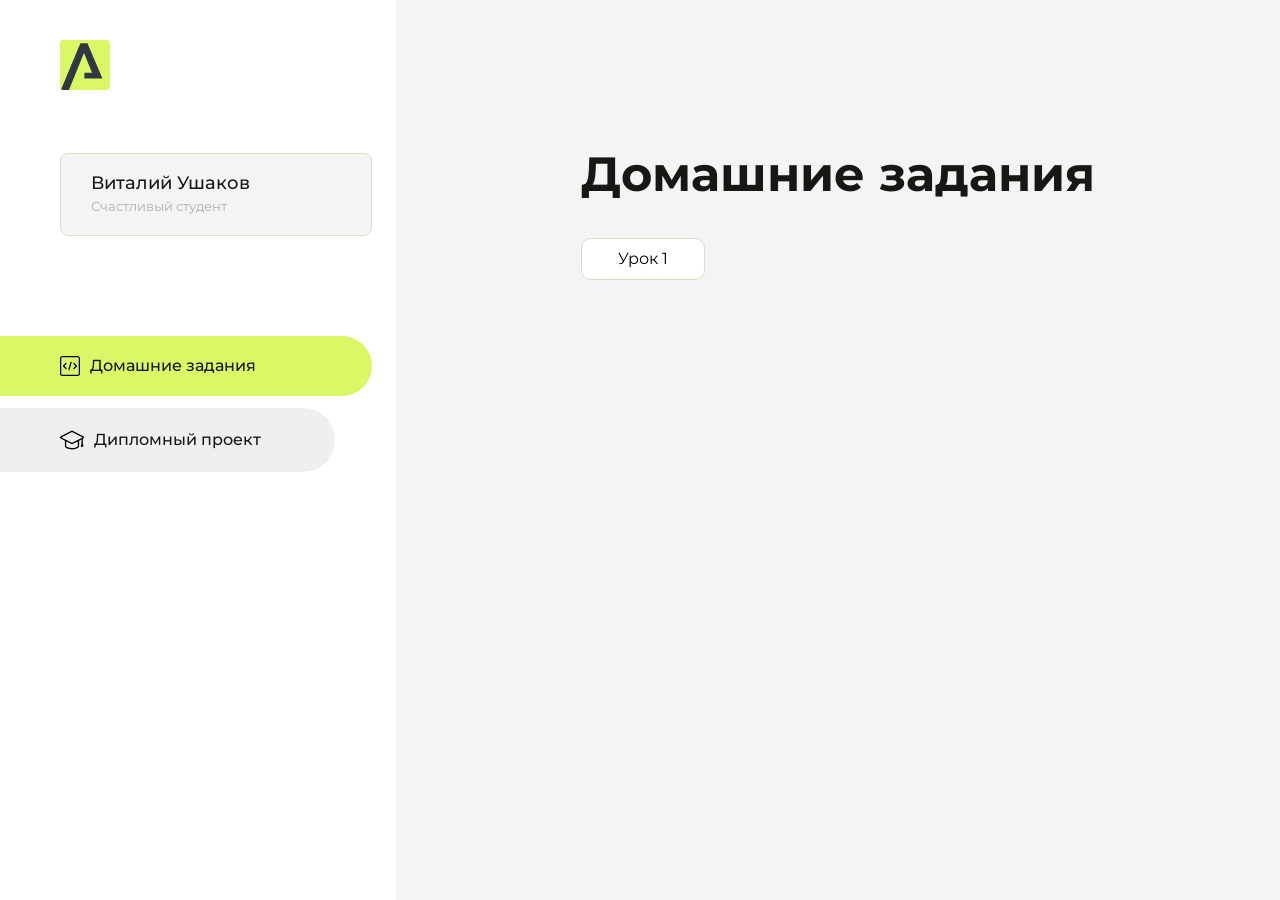
==== index.html @ 91ffb885 "Add files via upload" ====
<!DOCTYPE html>
<html lang="en">
<head>
    <meta charset="UTF-8">
    <meta name="viewport" content="width=device-width, initial-scale=1.0">
    <title>Домашняя работа</title>
    <link rel="shortcut icon" href="src/logo.ico" type="image/x-icon">
    <link rel="preconnect" href="https://fonts.googleapis.com">
    <link rel="preconnect" href="https://fonts.gstatic.com" crossorigin>
    <link href="https://fonts.googleapis.com/css2?family=Montserrat:wght@400;500;700&family=Rubik:wght@500&display=swap"
          rel="stylesheet">
    <link rel="stylesheet" href="src/style.css">
</head>
<body id="body">
<div class="overlay" id="overlay"></div>
<div class="layout">
    <div class="burger" id="burger">
        <svg viewBox="0 0 24 24" fill="none" xmlns="http://www.w3.org/2000/svg">
            <g id="SVGRepo_bgCarrier" stroke-width="0"></g>
            <g id="SVGRepo_tracerCarrier" stroke-linecap="round" stroke-linejoin="round"></g>
            <g id="SVGRepo_iconCarrier">
                <path d="M4 18L20 18" stroke="#DAF765" stroke-width="2" stroke-linecap="round"></path>
                <path d="M4 12L20 12" stroke="#DAF765" stroke-width="2" stroke-linecap="round"></path>
                <path d="M4 6L20 6" stroke="#DAF765" stroke-width="2" stroke-linecap="round"></path>
            </g>
        </svg>
    </div>
    <aside class="sidebar" id="sidebar">
        <div class="sidebar__inner">
            <div class="logo">
                <svg width="50" height="50" viewBox="0 0 50 50" fill="none" xmlns="http://www.w3.org/2000/svg">
                    <g clip-path="url(#clip0_513_74730)">
                        <path d="M46.17 -0.257004H3.83C1.57281 -0.257004 -0.257 1.57281 -0.257 3.83V46.17C-0.257 48.4272 1.57281 50.257 3.83 50.257H46.17C48.4272 50.257 50.257 48.4272 50.257 46.17V3.83C50.257 1.57281 48.4272 -0.257004 46.17 -0.257004Z"
                              fill="#DAF765"/>
                        <path d="M24.375 38.4H42.461L27.441 3.1585H20.4355C20.4355 3.1585 6.7895 35.881 1.1945 49.294C2.015 50.0275 3.0945 50.257 3.6945 50.257H8.8445L23.954 13.07L32.0465 32.8285H24.375V38.4Z"
                              fill="#323843"/>
                    </g>
                    <defs>
                        <clipPath id="clip0_513_74730">
                            <rect width="50" height="50" fill="white"/>
                        </clipPath>
                    </defs>
                </svg>
            </div>
            <div class="sidebar__user">
                <div class="sidebar__name">Виталий Ушаков</div>
                <div class="sidebar__text">Счастливый студент</div>
            </div>
            <div class="sidebar__tabs">
                <div class="sidebar__item">
                    <button class="sidebar__button active" id="tasks">
                        <svg xmlns="http://www.w3.org/2000/svg" width="20" height="20" viewBox="0 0 20 20" fill="none">
                            <g clip-path="url(#clip0_704_74543)">
                                <path d="M17.7083 20H2.29167C1.0275 20 0 18.9725 0 17.7083V2.29167C0 1.0275 1.0275 0 2.29167 0H17.7083C18.9725 0 20 1.0275 20 2.29167V17.7083C20 18.9725 18.9725 20 17.7083 20ZM2.29167 1.25C1.7175 1.25 1.25 1.7175 1.25 2.29167V17.7083C1.25 18.2825 1.7175 18.75 2.29167 18.75H17.7083C18.2825 18.75 18.75 18.2825 18.75 17.7083V2.29167C18.75 1.7175 18.2825 1.25 17.7083 1.25H2.29167Z"
                                      fill="black"/>
                                <path d="M6.04167 13.125C5.88167 13.125 5.72167 13.0642 5.6 12.9417L3.1 10.4417C2.85583 10.1975 2.85583 9.80167 3.1 9.5575L5.6 7.0575C5.84417 6.81333 6.24 6.81333 6.48417 7.0575C6.72833 7.30167 6.72833 7.6975 6.48417 7.94167L4.42583 10L6.48417 12.0583C6.72833 12.3025 6.72833 12.6983 6.48417 12.9425C6.36167 13.0642 6.20167 13.125 6.04167 13.125Z"
                                      fill="black"/>
                                <path d="M8.95833 14.1667C8.9 14.1667 8.84 14.1583 8.78167 14.1417C8.45083 14.0442 8.26083 13.6967 8.35833 13.3658L10.4417 6.28251C10.5392 5.95084 10.8892 5.76417 11.2175 5.85917C11.5483 5.95667 11.7383 6.30417 11.6408 6.63501L9.5575 13.7183C9.47833 13.9908 9.22833 14.1667 8.95833 14.1667Z"
                                      fill="black"/>
                                <path d="M13.9583 13.125C13.7983 13.125 13.6383 13.0642 13.5167 12.9417C13.2725 12.6975 13.2725 12.3017 13.5167 12.0575L15.575 9.99916L13.5167 7.94083C13.2725 7.69666 13.2725 7.30083 13.5167 7.05666C13.7608 6.81249 14.1567 6.81249 14.4008 7.05666L16.9008 9.55666C17.145 9.80083 17.145 10.1967 16.9008 10.4408L14.4008 12.9408C14.2783 13.0642 14.1183 13.125 13.9583 13.125Z"
                                      fill="black"/>
                            </g>
                            <defs>
                                <clipPath id="clip0_704_74543">
                                    <rect width="20" height="20" fill="white"/>
                                </clipPath>
                            </defs>
                        </svg>
                        <span>Домашние задания</span></button>
                </div>
                <div class="sidebar__item">
                    <button class="sidebar__button" id="diplom">
                        <svg xmlns="http://www.w3.org/2000/svg" width="24" height="24" viewBox="0 0 24 24" fill="none">
                            <g clip-path="url(#clip0_704_74553)">
                                <path d="M23.2628 10.5971C23.7176 10.365 24 9.90375 24 9.39337C24 8.883 23.7176 8.42175 23.2628 8.18962L12.6135 2.75362C12.2291 2.55824 11.7705 2.55787 11.3854 2.75399L0.736875 8.19C0.282375 8.42175 0 8.883 0 9.39337C0 9.90375 0.282375 10.365 0.736875 10.5971L4.89038 12.7177V18.2074C4.89038 19.8154 8.412 21.393 12 21.393C15.5884 21.393 19.1096 19.815 19.1096 18.2074V12.7174L21.4609 11.517V15.8017L20.901 17.2305C20.7409 17.6389 20.7934 18.0994 21.0405 18.4616C21.2876 18.8246 21.6979 19.041 22.1366 19.041C22.5754 19.041 22.9852 18.8246 23.2324 18.462C23.4795 18.099 23.532 17.6385 23.3719 17.2301L22.8124 15.8021V10.827L23.2628 10.5971ZM17.7623 18.1721C17.6198 18.6375 15.3491 20.0419 12 20.0419C8.65088 20.0419 6.38025 18.6375 6.2415 18.2074V12.3037L6.23887 12.3019C6.23812 12.057 6.1065 11.8207 5.87325 11.7019L1.3515 9.39337L12 3.95737L22.6489 9.39337L12 14.8294L5.87325 11.7019C5.54063 11.5331 4.6695 11.6674 4.5 12C4.33012 12.3322 4.55813 12.5479 4.89038 12.7177L11.3857 16.0331C11.5781 16.1314 11.7889 16.1805 12 16.1805C12.2107 16.1805 12.4222 16.1314 12.6146 16.0331L17.7593 13.407L17.7623 18.1721Z"
                                      fill="black"/>
                            </g>
                            <defs>
                                <clipPath id="clip0_704_74553">
                                    <rect width="24" height="24" fill="white"/>
                                </clipPath>
                            </defs>
                        </svg>
                        <span>Дипломный проект</span></button>
                </div>
            </div>
        </div>

    </aside>
    <div class="content">
        <div class="container">
            <div class="content__block" id="tasksBlock">
                <div class="content__title">Домашние задания</div>
                <ul class="content__list">
                    <li class="content__list-item">
                        <a href="lesson1/index.html">Урок 1</a>
                    </li>
                </ul>
            </div>
            <div class="content__block hidden" id="diplomBlock">
                <div class="content__title">Дипломный проект</div>
                <div class="content__list-diplom">
                    <a href="ПАПКА-С-НОМЕРОМ-УРОКА">Ссылка на ДЗ</a>
                </div>
                <div class="content__decor">
                    <div class="content__decor-text">Давай проверим, чему ты научился!</div>
                    <div class="content__decor-img">
                        <img src="src/decor.png" alt="decor">
                    </div>
                </div>
            </div>
        </div>
    </div>
</div>
<script src="src/index.js"></script>
</body>
</html>
---- src/style.css ----
*{padding: 0;margin: 0;border: 0;}
*,*:before,*:after{-webkit-box-sizing: border-box;box-sizing: border-box;}
:focus,:active{outline: none;}
a:focus,a:active{outline: none;}
nav,footer,header,aside{display: block;}
html,body{
    height:100%;width:100%;
    font-size:100%;line-height:1;-ms-text-size-adjust:100%;-moz-text-size-adjust:100%;-webkit-text-size-adjust:100%;}
input,button,textarea{font-family:inherit;}
input::-ms-clear{display: none;}
button{cursor: pointer;}
button::-moz-focus-inner{padding:0;border:0;}
a,a:visited{text-decoration: none;}
a:hover{text-decoration: none;}
ul li{list-style: none;}
img{vertical-align: top;}
h1,h2,h3,h4,h5,h6{font-size:inherit;font-weight: inherit;}
a{color:inherit;}



body {
    font-family: "Montserrat",SansSerif;
    color: black;
}

body.overflow {
    overflow: hidden;
}



.layout {
    display: -webkit-box;
    display: -ms-flexbox;
    display: flex;
    min-height: 100vh;
}

.sidebar {
    padding: 40px 24px 40px 0;
    -ms-flex-negative: 0;
    flex-shrink: 0;
    background-color: white;
}



.content {
    -webkit-box-flex: 1;
    -ms-flex-positive: 1;
    flex-grow: 1;
    background-color: #F4F4F4;
}

.container {
    display: -webkit-box;
    display: -ms-flexbox;
    display: flex;
    -webkit-box-orient: vertical;
    -webkit-box-direction: normal;
    -ms-flex-direction: column;
    flex-direction: column;
    -webkit-box-pack: center;
    -ms-flex-pack: center;
    justify-content: center;
    -webkit-box-align: center;
    -ms-flex-align: center;
    align-items: center;
    padding: 150px 60px 80px 60px;
}


.logo {
    margin-left: 60px;
    margin-bottom: 60px;
}

.sidebar__user {
    background-color: #F4F4F4;
    padding: 20px 30px;
    margin-left: 60px;
    margin-bottom: 100px;
    border-radius: 8px;
    border: 1px solid #DADEC9;
}

.sidebar__name {
    color:#161814;
    font-size: 18px;
    font-weight: 500;
    margin-bottom: 6px;
}

.sidebar__text {
    color: #AFB1A7;
    font-size: 13px;
    font-weight: 400;
    line-height: 130%; /* 16.9px */
}

.sidebar__item {
    width: 372px;
}

.sidebar__button {
    display: -webkit-box;
    display: -ms-flexbox;
    display: flex;
    -webkit-box-align: center;
    -ms-flex-align: center;
    align-items: center;
    gap: 10px;
    padding: 20px 60px;
    margin-bottom: 12px;
    border-radius: 0px 100px 100px 0px;
    -webkit-transition: all .5s;
    -o-transition: all .5s;
    transition: all .5s;
    cursor: pointer;
    width: 90%;
    color:#161814;
    font-size: 16px;
    font-weight: 500;
}

.sidebar__button.active , .sidebar__button:hover {
    width: 100%;
    background-color: #DAF765;
}


.content__title {
    color: #161814;
    font-size: 48px;
    font-weight: 700;
    margin-bottom: 40px;
}

.content__list {
    display: -webkit-box;
    display: -ms-flexbox;
    display: flex;
    -webkit-box-align: center;
    -ms-flex-align: center;
    align-items: center;
    -ms-flex-wrap: wrap;
    flex-wrap: wrap;
    gap: 20px;
}



.content__list-item  {
    cursor: pointer;
    padding: 12px 18px;
    background-color: #fff;
    border-radius: 10px;
    border: 1px solid #DADEC9;
    -webkit-transition: all .3s;
    -o-transition: all .3s;
    transition: all .3s;
}

.content__list-item:hover,.content__list-diplom:hover {
    background-color: #AFB1A7;
}

li a {
    padding: 12px 18px;

}


.content__list-diplom {
    -webkit-transition: all .3s;
    -o-transition: all .3s;
    transition: all .3s;
    display: inline-block;
    padding: 12px 18px;
    background-color: #fff;
    border-radius: 10px;
    border: 1px solid #DADEC9;
}

.content__decor {
    display: -webkit-box;
    display: -ms-flexbox;
    display: flex;
    -webkit-box-align: center;
    -ms-flex-align: center;
    align-items: center;
}

.content__decor-text {
    color:#BEDD44;
    font-size: 36px;
    font-weight: 700;
    line-height: 110%; /* 39.6px */
}

.content__block {
    max-width: 1200px;
}

.content__block.hidden {
    display: none;
}

.content__decor-img img{
    width: 100%;
}

.burger {
    display: none;
    padding: 5px;
    position: fixed;
    top: 3%;
    right: 7%;
    width: 40px;
    height: 40px;
    background-color: #161814;
    border-radius: 50%;
    z-index: 10;
    border: 1px solid #DAF765;
}

@media (max-width: 768px) {
    .burger {
        display: block;
    }

    .sidebar {
        -webkit-transition: all .3s;
        -o-transition: all .3s;
        transition: all .3s;
        -webkit-transform: translateX(-100%);
        -ms-transform: translateX(-100%);
        transform: translateX(-100%);
        position: fixed;
        top: 0;
        left: 0;
        bottom: 0;
        z-index: 5;
    }

    .sidebar.show {
        -webkit-transform: translateX(0%);
        -ms-transform: translateX(0%);
        transform: translateX(0%);
    }

    .overlay {
        opacity: 0;
        pointer-events: none;
        -webkit-transition: all .3s;
        -o-transition: all .3s;
        transition: all .3s;
        position: absolute;
        top: 0;
        right: 0;
        left: 0;
        bottom: 0;
        z-index: 3;
        background-color: #000000e0;
    }

    .overlay.show {
        opacity: 1;
        pointer-events: all;
    }

    .container {
        padding: 40px 20px;
        min-height: 100%;
    }

    .content__decor {
        margin-top: 20px;
        -webkit-box-orient: vertical;
        -webkit-box-direction: normal;
        -ms-flex-direction: column;
        flex-direction: column;
    }
}

@media (max-width: 400px) {
    .sidebar__user {
        margin-left: 0;
    }
}
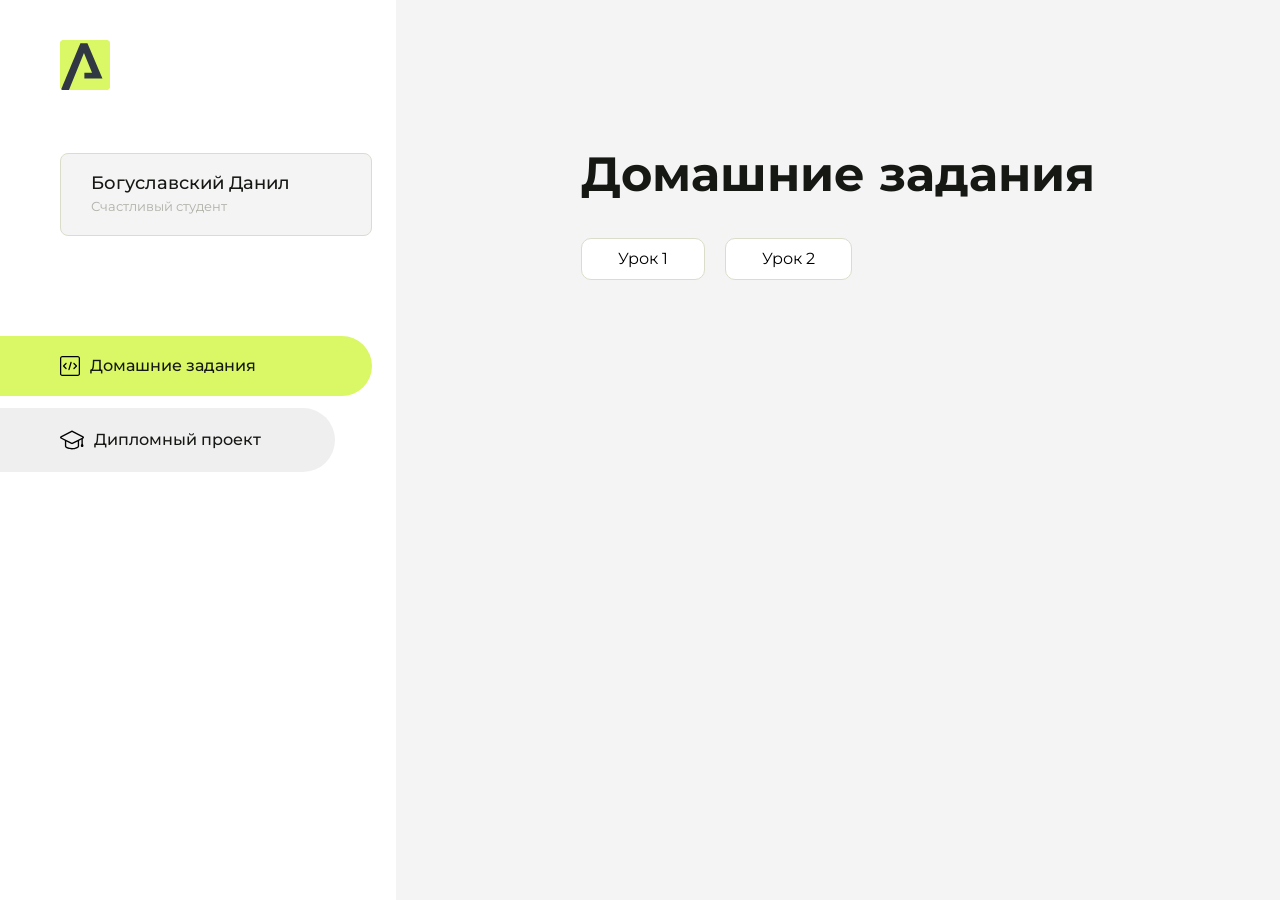
==== commit d7497946: "Update index.html" ====
--- a/index.html
+++ b/index.html
@@ -43,7 +43,7 @@
                 </svg>
             </div>
             <div class="sidebar__user">
-                <div class="sidebar__name">Виталий Ушаков</div>
+                <div class="sidebar__name">Богуславский Данил</div>
                 <div class="sidebar__text">Счастливый студент</div>
             </div>
             <div class="sidebar__tabs">
@@ -93,7 +93,10 @@
                 <div class="content__title">Домашние задания</div>
                 <ul class="content__list">
                     <li class="content__list-item">
-                        <a href="lesson1/index.html">Урок 1</a>
+                        <a href="tamplater p1/index.html">Урок 1</a>
+                    </li>
+                    <li class="content__list-item">
+                        <a href="dfiovjdio">Урок 2</a>
                     </li>
                 </ul>
             </div>
@@ -115,3 +118,4 @@
 <script src="src/index.js"></script>
 </body>
 </html>
+
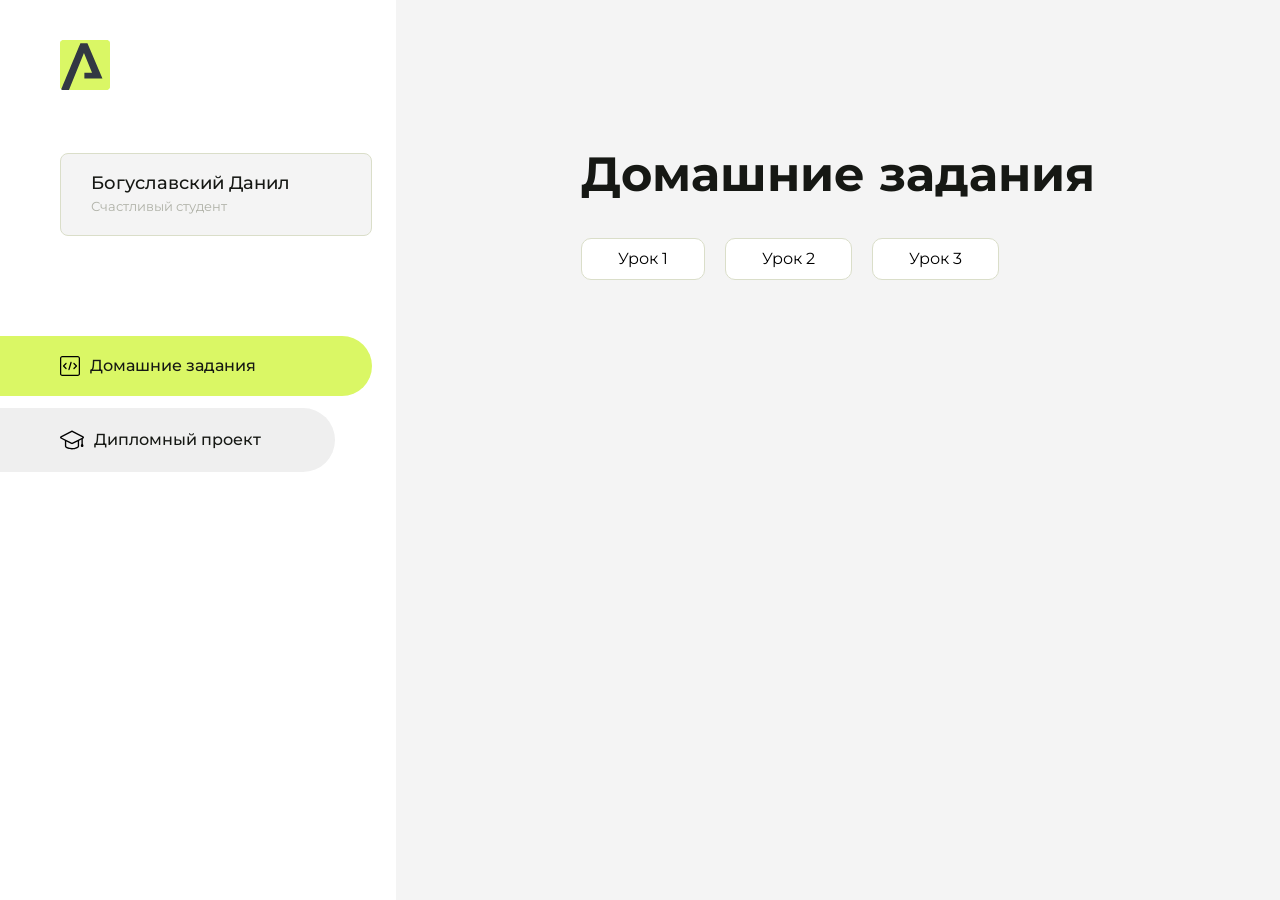
==== commit f78ba379: "Update index.html" ====
--- a/index.html
+++ b/index.html
@@ -96,7 +96,10 @@
                         <a href="tamplater p1/index.html">Урок 1</a>
                     </li>
                     <li class="content__list-item">
-                        <a href="dfiovjdio">Урок 2</a>
+                        <a href="hacker9990/index.html">Урок 2</a>
+                    </li>
+                    <li class="content__list-item">
+                        <a href="wopa/kdshkk.html">Урок 3</a>
                     </li>
                 </ul>
             </div>
@@ -119,3 +122,5 @@
 </body>
 </html>
 
+
+
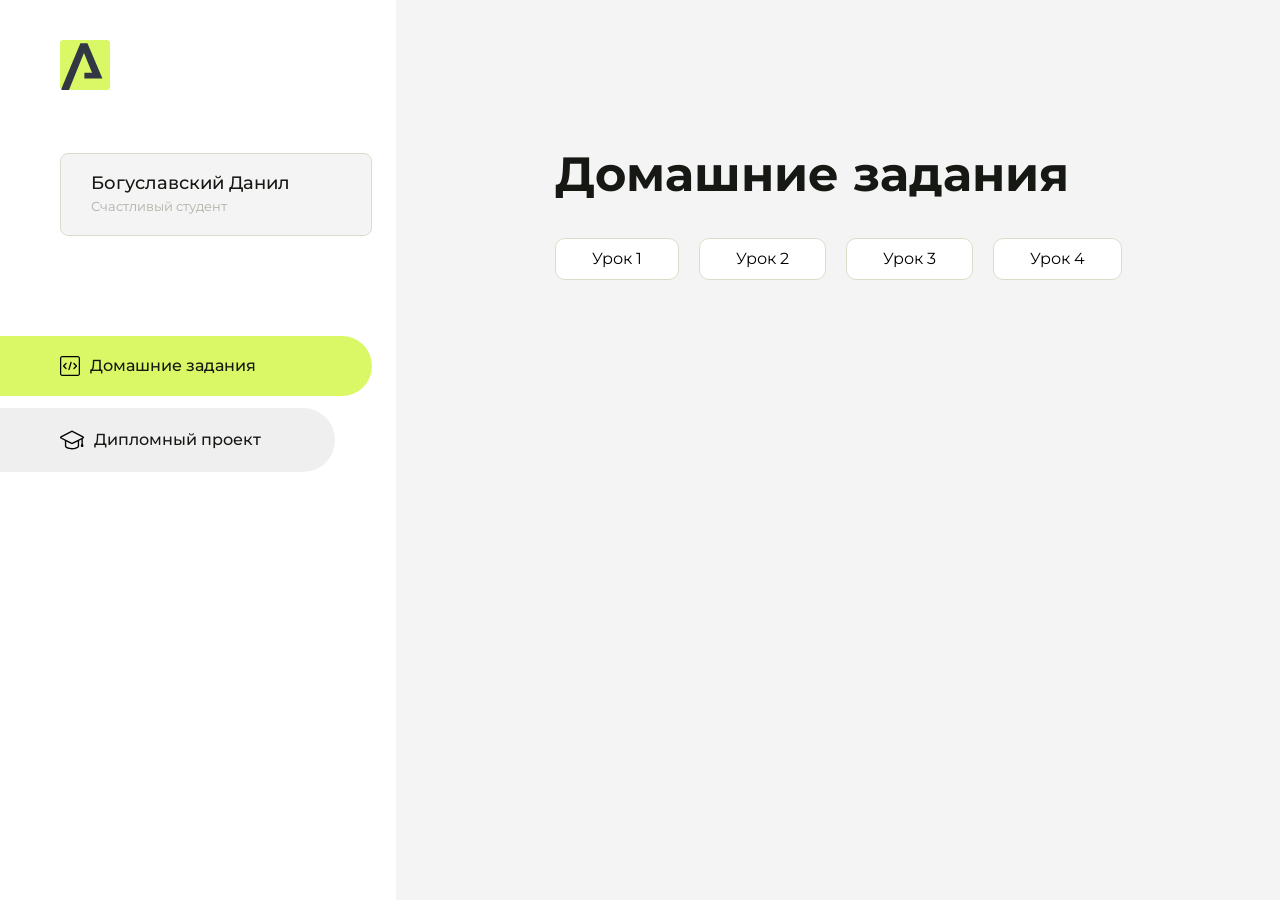
==== commit 767cf688: "Update index.html" ====
--- a/index.html
+++ b/index.html
@@ -101,6 +101,9 @@
                     <li class="content__list-item">
                         <a href="wopa/kdshkk.html">Урок 3</a>
                     </li>
+                    <li class="content__list-item">
+                        <a href="urok4/index.html">Урок 4</a>
+                    </li>
                 </ul>
             </div>
             <div class="content__block hidden" id="diplomBlock">
@@ -124,3 +127,4 @@
 
 
 
+
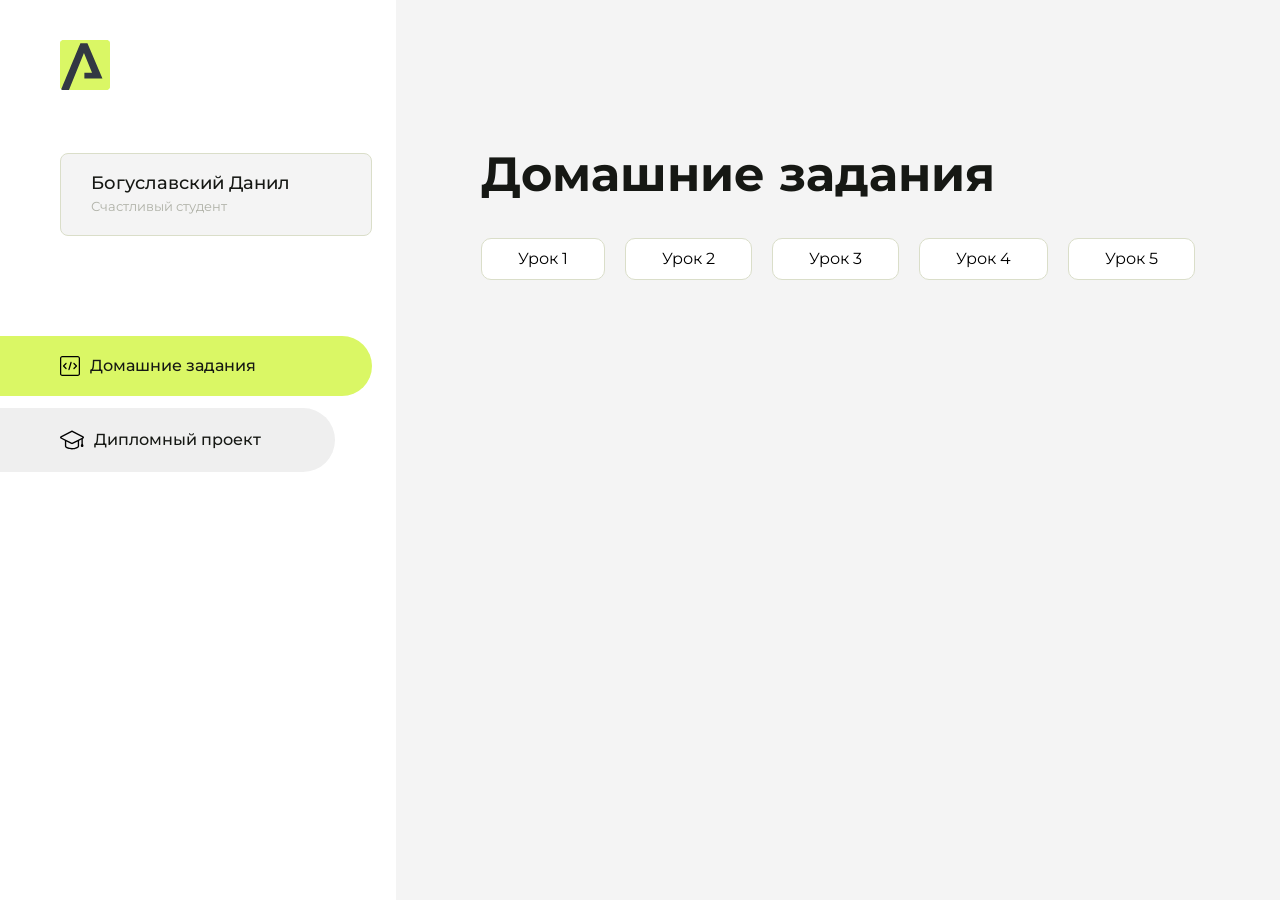
==== commit 3f4b601c: "Update index.html" ====
--- a/index.html
+++ b/index.html
@@ -104,6 +104,9 @@
                     <li class="content__list-item">
                         <a href="urok4/index.html">Урок 4</a>
                     </li>
+                    <li class="content__list-item">
+                        <a href="fit-studio/article.html">Урок 5</a>
+                    </li>
                 </ul>
             </div>
             <div class="content__block hidden" id="diplomBlock">
@@ -128,3 +131,4 @@
 
 
 
+
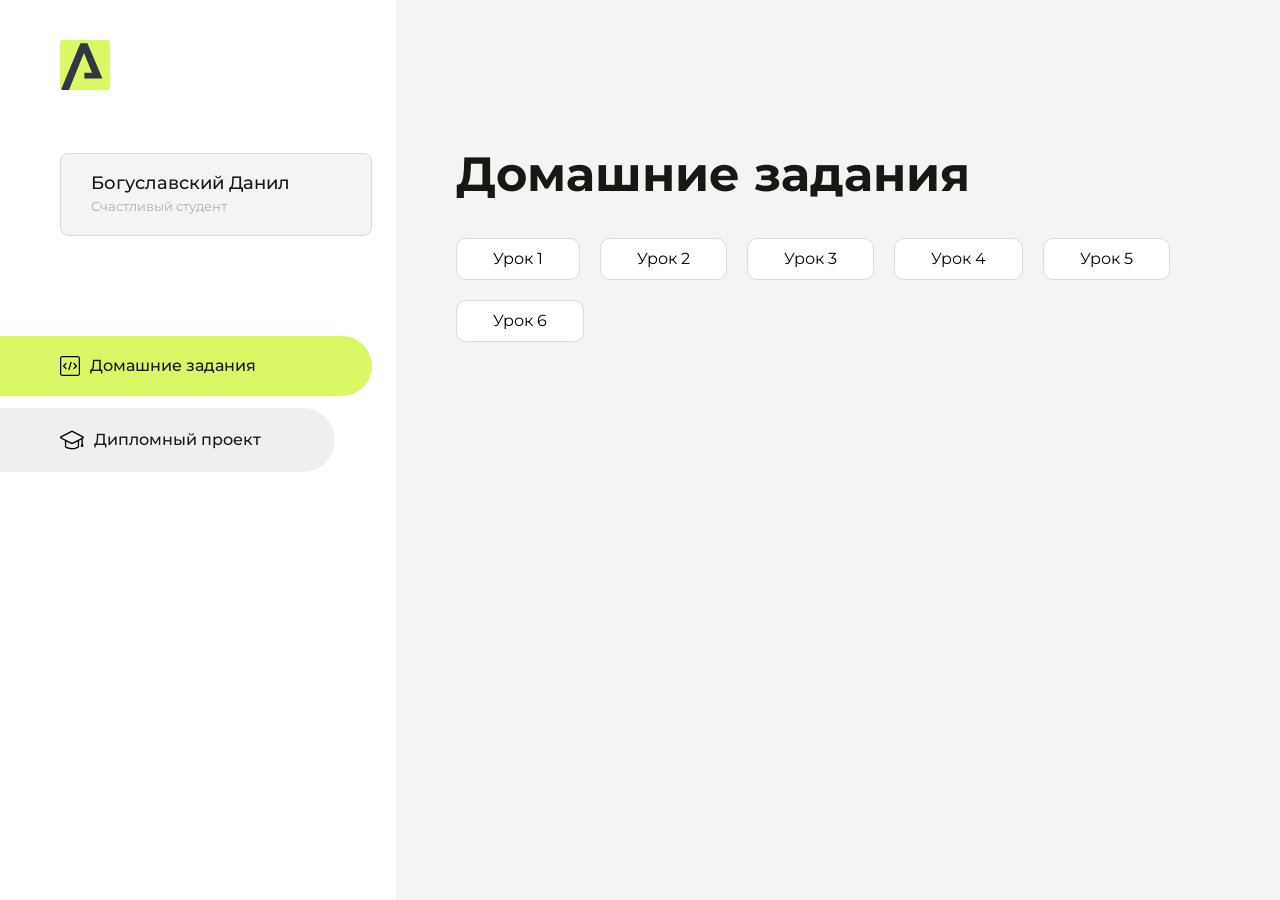
==== commit fe7a8195: "Update index.html" ====
--- a/index.html
+++ b/index.html
@@ -107,6 +107,9 @@
                     <li class="content__list-item">
                         <a href="fit-studio/article.html">Урок 5</a>
                     </li>
+                    <li class="content__list-item">
+                        <a href="header/index.html">Урок 6</a>
+                    </li>
                 </ul>
             </div>
             <div class="content__block hidden" id="diplomBlock">
@@ -132,3 +135,4 @@
 
 
 
+
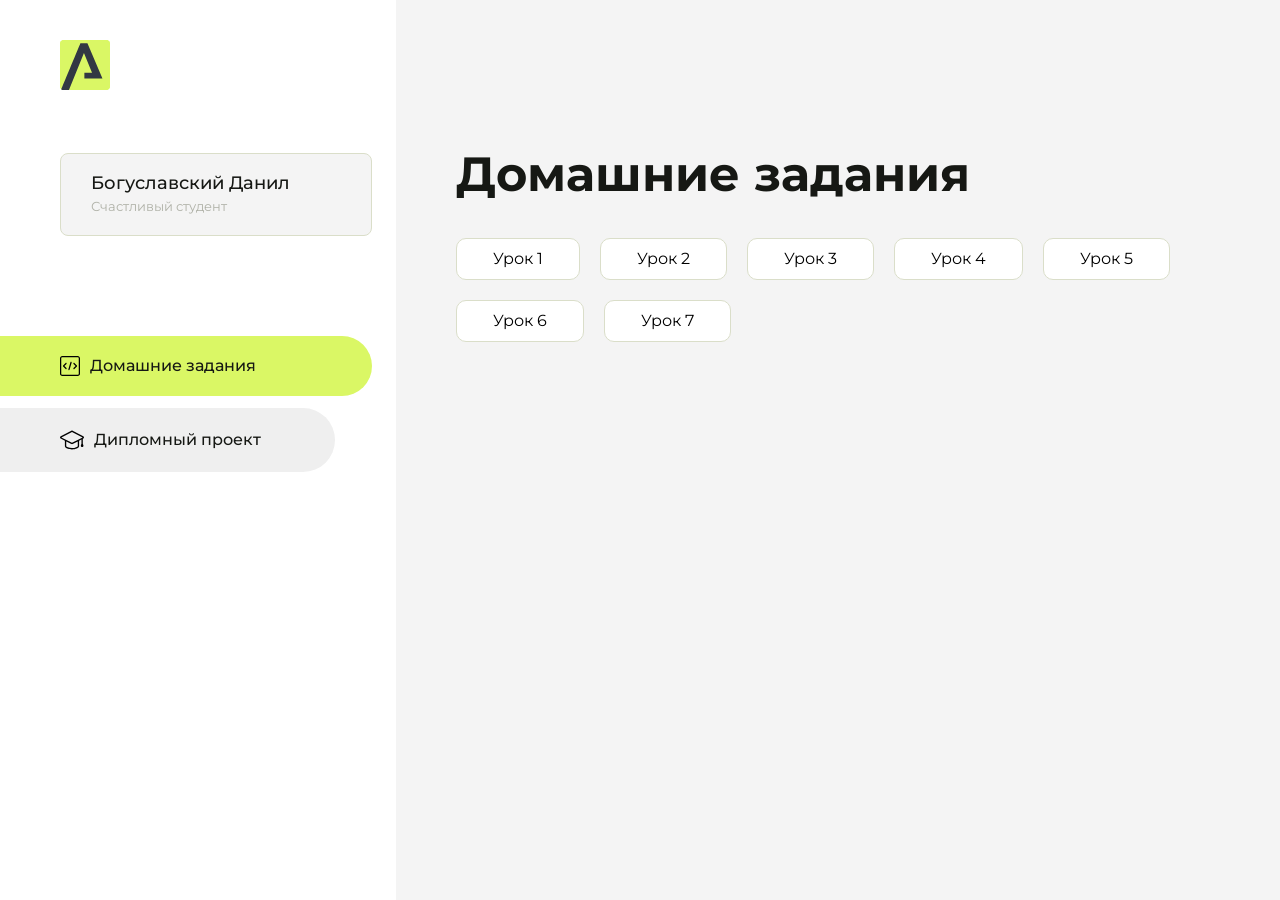
==== commit 70bd20e8: "Update index.html" ====
--- a/index.html
+++ b/index.html
@@ -110,6 +110,9 @@
                     <li class="content__list-item">
                         <a href="header/index.html">Урок 6</a>
                     </li>
+                    <li class="content__list-item">
+                        <a href="fit-studio2/article.html">Урок 7</a>
+                    </li>
                 </ul>
             </div>
             <div class="content__block hidden" id="diplomBlock">
@@ -136,3 +139,4 @@
 
 
 
+
